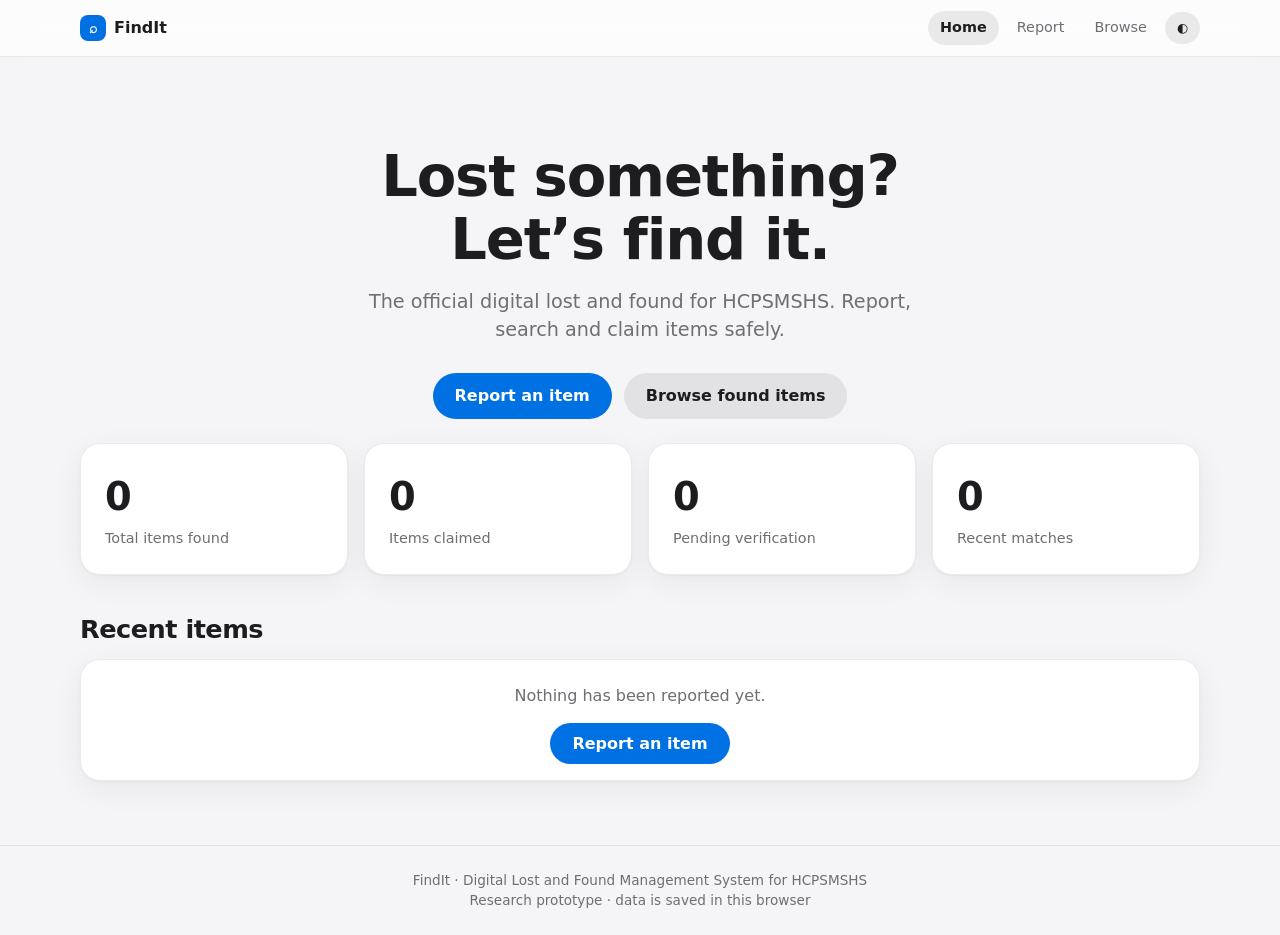
==== index.html @ 9c0d850a "Add files via upload" ====
<!DOCTYPE html><html lang="en"><head><meta charset="utf-8"><meta name="viewport" content="width=device-width,initial-scale=1"><title>Home · FindIt</title><link rel="stylesheet" href="style.css"></head>
<body data-page="index"><div id="nav"></div><main>
<section class="hero"><h1>Lost something?<br>Let’s find it.</h1><p>The official digital lost and found for HCPSMSHS. Report, search and claim items safely.</p><div class="row center"><a class="btn" href="report-item.html">Report an item</a><a class="btn g" href="browse.html">Browse found items</a></div></section>
<div class="stats" id="stats"></div><h2>Recent items</h2><div class="grid" id="recent"></div>
</main><div id="foot"></div><script src="app.js"></script></body></html>
---- style.css ----
:root{--bg:#F5F5F7;--card:#fff;--tx:#1d1d1f;--mu:#6e6e73;--bd:rgba(0,0,0,.08);--ac:#0071e3;--ok:#1d9b4f;--wa:#c77700;--glass:rgba(255,255,255,.72);--sh:0 1px 2px rgba(0,0,0,.04),0 8px 30px rgba(0,0,0,.06);--r:20px}
:root[data-theme=dark]{--bg:#0e0e10;--card:#1c1c1e;--tx:#f5f5f7;--mu:#98989d;--bd:rgba(255,255,255,.1);--ac:#2997ff;--ok:#32d74b;--wa:#ff9f0a;--glass:rgba(28,28,30,.72);--sh:0 8px 30px rgba(0,0,0,.4)}
*{box-sizing:border-box;margin:0}
body{font:16px/1.5 -apple-system,BlinkMacSystemFont,"SF Pro Text",Inter,system-ui,sans-serif;background:var(--bg);color:var(--tx);-webkit-font-smoothing:antialiased;min-height:100vh;display:flex;flex-direction:column}
main{flex:1;width:min(1120px,92%);margin:0 auto;padding:32px 0 64px}
h1,h2,h3{letter-spacing:-.02em;line-height:1.1}h1{font-size:clamp(2.2rem,5vw,3.6rem);font-weight:700}h2{font-size:1.6rem;margin:40px 0 16px}h3{font-size:1.05rem}
p.mu,.mu{color:var(--mu)}a{color:inherit;text-decoration:none}
:focus-visible{outline:3px solid var(--ac);outline-offset:2px}
nav{position:sticky;top:0;z-index:20;background:var(--glass);backdrop-filter:saturate(180%) blur(20px);-webkit-backdrop-filter:saturate(180%) blur(20px);border-bottom:1px solid var(--bd)}
nav .in{width:min(1120px,92%);margin:0 auto;height:56px;display:flex;align-items:center;gap:6px}
nav .logo{font-weight:700;margin-right:auto;display:flex;gap:8px;align-items:center}nav .logo i{width:26px;height:26px;border-radius:8px;background:var(--ac);display:grid;place-items:center;color:#fff;font-style:normal;font-size:14px}
nav a.l{padding:6px 12px;border-radius:999px;font-size:.9rem;color:var(--mu);transition:.2s}nav a.l:hover{color:var(--tx);background:var(--bd)}nav a.l.on{color:var(--tx);background:var(--bd);font-weight:600}
footer{border-top:1px solid var(--bd);padding:24px 0;text-align:center;color:var(--mu);font-size:.85rem}
.card{background:var(--card);border-radius:var(--r);corner-shape:squircle;box-shadow:var(--sh);border:1px solid var(--bd);padding:24px}
.hero{padding:56px 0 24px;text-align:center}.hero p{max-width:560px;margin:16px auto 28px;font-size:1.2rem;color:var(--mu)}
.row{display:flex;gap:12px;flex-wrap:wrap;align-items:center}.center{justify-content:center}
.btn{border:0;cursor:pointer;font:inherit;font-weight:600;padding:11px 22px;border-radius:999px;background:var(--ac);color:#fff;transition:.2s}.btn:hover{filter:brightness(1.1);transform:scale(1.02)}.btn:active{transform:scale(.98)}
.btn.g{background:var(--bd);color:var(--tx)}.btn.sm{padding:6px 12px;font-size:.8rem}.btn.r{background:#ff3b30}.btn[disabled]{opacity:.4;pointer-events:none}
.stats{display:grid;grid-template-columns:repeat(auto-fit,minmax(200px,1fr));gap:16px}.stat b{display:block;font-size:2.4rem;letter-spacing:-.03em}.stat span{color:var(--mu);font-size:.9rem}
.grid{display:grid;grid-template-columns:repeat(auto-fill,minmax(250px,1fr));gap:20px}.grid.list{grid-template-columns:1fr}
.item{padding:0;overflow:hidden;transition:.25s;display:block}.item:hover{transform:translateY(-4px);box-shadow:0 14px 40px rgba(0,0,0,.14)}
.list .item{display:flex}.list .item .ph{width:140px;height:auto;flex:none}
.ph{height:160px;display:grid;place-items:center;font-size:3.4rem}.item .bd{padding:16px}.item p{font-size:.85rem;color:var(--mu)}
.badge{display:inline-block;padding:3px 10px;border-radius:999px;font-size:.72rem;font-weight:600;background:rgba(0,113,227,.12);color:var(--ac);margin-bottom:8px}
.badge.Matched{background:rgba(199,119,0,.14);color:var(--wa)}.badge.Claimed,.badge.Resolved{background:rgba(29,155,79,.14);color:var(--ok)}
.seg{display:inline-flex;background:var(--bd);padding:3px;border-radius:12px;gap:2px;flex-wrap:wrap}.seg button{border:0;background:none;font:inherit;font-size:.88rem;padding:6px 14px;border-radius:9px;cursor:pointer;color:var(--tx)}.seg button.on{background:var(--card);box-shadow:0 1px 4px rgba(0,0,0,.15);font-weight:600}
input,select,textarea{font:inherit;width:100%;padding:11px 14px;border-radius:12px;border:1px solid var(--bd);background:var(--bg);color:var(--tx)}input:focus,select:focus,textarea:focus{outline:2px solid var(--ac);border-color:transparent}
label{display:block;font-size:.85rem;font-weight:600;margin:14px 0 6px}.fl{display:grid;grid-template-columns:repeat(auto-fit,minmax(200px,1fr));gap:12px}
.filters{display:grid;gap:12px;margin-bottom:24px}.filters .fl{margin-top:4px}
.steps{display:flex;gap:6px;margin:20px 0}.steps i{flex:1;height:5px;border-radius:9px;background:var(--bd)}.steps i.on{background:var(--ac)}
.step{display:none}.step.on{display:block;animation:in .3s}@keyframes in{from{opacity:0;transform:translateX(12px)}}
.map{display:grid;grid-template-columns:repeat(4,1fr);grid-template-rows:repeat(3,70px);gap:8px;padding:12px;border-radius:16px;background:var(--bg);border:1px dashed var(--bd)}.map button{border:1px solid var(--bd);border-radius:12px;background:var(--card);color:var(--tx);font:inherit;font-size:.78rem;cursor:pointer;transition:.2s}.map button:hover{border-color:var(--ac)}.map button.on{background:var(--ac);color:#fff}
.drop{border:2px dashed var(--bd);border-radius:16px;padding:36px;text-align:center;color:var(--mu);cursor:pointer;transition:.2s}.drop.hv{border-color:var(--ac);background:rgba(0,113,227,.06)}.prev{display:flex;gap:10px;flex-wrap:wrap;margin-top:12px}.prev img{width:90px;height:90px;object-fit:cover;border-radius:14px}
.detail{display:grid;grid-template-columns:1.1fr 1fr;gap:28px}@media(max-width:800px){.detail{grid-template-columns:1fr}.map{grid-template-columns:repeat(2,1fr);grid-template-rows:none}}
.gal{height:340px;border-radius:var(--r);display:grid;place-items:center;font-size:7rem;position:relative}.gal button{position:absolute;top:50%;border:0;width:38px;height:38px;border-radius:50%;background:var(--glass);backdrop-filter:blur(10px);cursor:pointer;font-size:1.1rem;color:var(--tx)}
.dots{display:flex;gap:6px;justify-content:center;margin-top:12px}.dots i{width:7px;height:7px;border-radius:50%;background:var(--bd)}.dots i.on{background:var(--ac)}
dl{display:grid;grid-template-columns:110px 1fr;gap:10px;margin:16px 0}dt{color:var(--mu);font-size:.9rem}
dialog{border:0;border-radius:24px;padding:28px;width:min(440px,92%);background:var(--card);color:var(--tx);box-shadow:0 30px 80px rgba(0,0,0,.35)}dialog::backdrop{background:rgba(0,0,0,.35);backdrop-filter:blur(8px)}
#qr{display:grid;place-items:center;padding:16px;background:#fff;border-radius:16px;width:fit-content;margin:16px auto}
table{width:100%;border-collapse:collapse;font-size:.88rem}th{text-align:left;color:var(--mu);font-weight:500;padding:10px 8px;border-bottom:1px solid var(--bd)}td{padding:12px 8px;border-bottom:1px solid var(--bd)}.sc{overflow-x:auto}td .row{gap:4px;flex-wrap:nowrap}
.bar{height:10px;border-radius:9px;background:var(--bd);overflow:hidden;margin:6px 0 14px}.bar b{display:block;height:100%;border-radius:9px;background:var(--ac);transition:width 1s}
.cols{display:flex;align-items:flex-end;gap:10px;height:150px}.cols div{flex:1;background:var(--ac);border-radius:8px 8px 0 0;position:relative;opacity:.85;transition:.2s}.cols div:hover{opacity:1}.cols span{position:absolute;top:-20px;left:0;right:0;text-align:center;font-size:.72rem}.cols small{position:absolute;bottom:-20px;left:0;right:0;text-align:center;color:var(--mu);font-size:.72rem}
.two{display:grid;grid-template-columns:repeat(auto-fit,minmax(320px,1fr));gap:20px}
#toast{position:fixed;bottom:28px;left:50%;transform:translate(-50%,90px);background:var(--glass);backdrop-filter:blur(20px);border:1px solid var(--bd);padding:12px 22px;border-radius:999px;box-shadow:var(--sh);transition:.35s;z-index:50}#toast.on{transform:translate(-50%,0)}
@media(prefers-reduced-motion:reduce){*{animation:none!important;transition:none!important}}
.tabs{display:none}.map button{min-height:56px}table{min-width:640px}
@media(max-width:700px){
nav a.l{display:none}
.tabs{display:flex;position:fixed;bottom:0;left:0;right:0;z-index:30;background:var(--glass);backdrop-filter:blur(20px);-webkit-backdrop-filter:blur(20px);border-top:1px solid var(--bd);padding:6px 0 calc(6px + env(safe-area-inset-bottom))}
.tabs a{flex:1;text-align:center;font-size:.7rem;color:var(--mu)}.tabs a b{display:block;font-size:1.3rem;font-weight:400;line-height:1.3}.tabs a.on{color:var(--ac);font-weight:600}
body{padding-bottom:72px}main{width:94%;padding-top:20px}h2{font-size:1.35rem;margin:28px 0 12px}
.stats{grid-template-columns:1fr 1fr;gap:12px}.stat b{font-size:1.8rem}.card{padding:18px}.hero{padding:24px 0 8px}.hero p{font-size:1.05rem}
.grid{grid-template-columns:1fr 1fr;gap:12px}.grid.list{grid-template-columns:1fr}.ph{height:120px}.list .item .ph{width:100px}.gal{height:260px;font-size:5rem}
.seg{overflow-x:auto;flex-wrap:nowrap;max-width:100%}.seg button{white-space:nowrap}
input,select,textarea{font-size:16px}dl{grid-template-columns:90px 1fr}.btn{padding:12px 20px}
}
body{overflow-x:clip}main{min-width:0}.filters{grid-template-columns:minmax(0,1fr)}.filters>*{min-width:0}
input,select,textarea{min-width:0;max-width:100%}.item{min-width:0}.item .bd{min-width:0}.item h3,.item p{overflow-wrap:anywhere}
@media(max-width:700px){.grid{grid-template-columns:repeat(2,minmax(0,1fr))}.grid.list{grid-template-columns:minmax(0,1fr)}.filters .row{flex-direction:column;align-items:stretch}.filters .seg{width:100%}.fl{grid-template-columns:minmax(0,1fr)}.ph{font-size:2.6rem}}
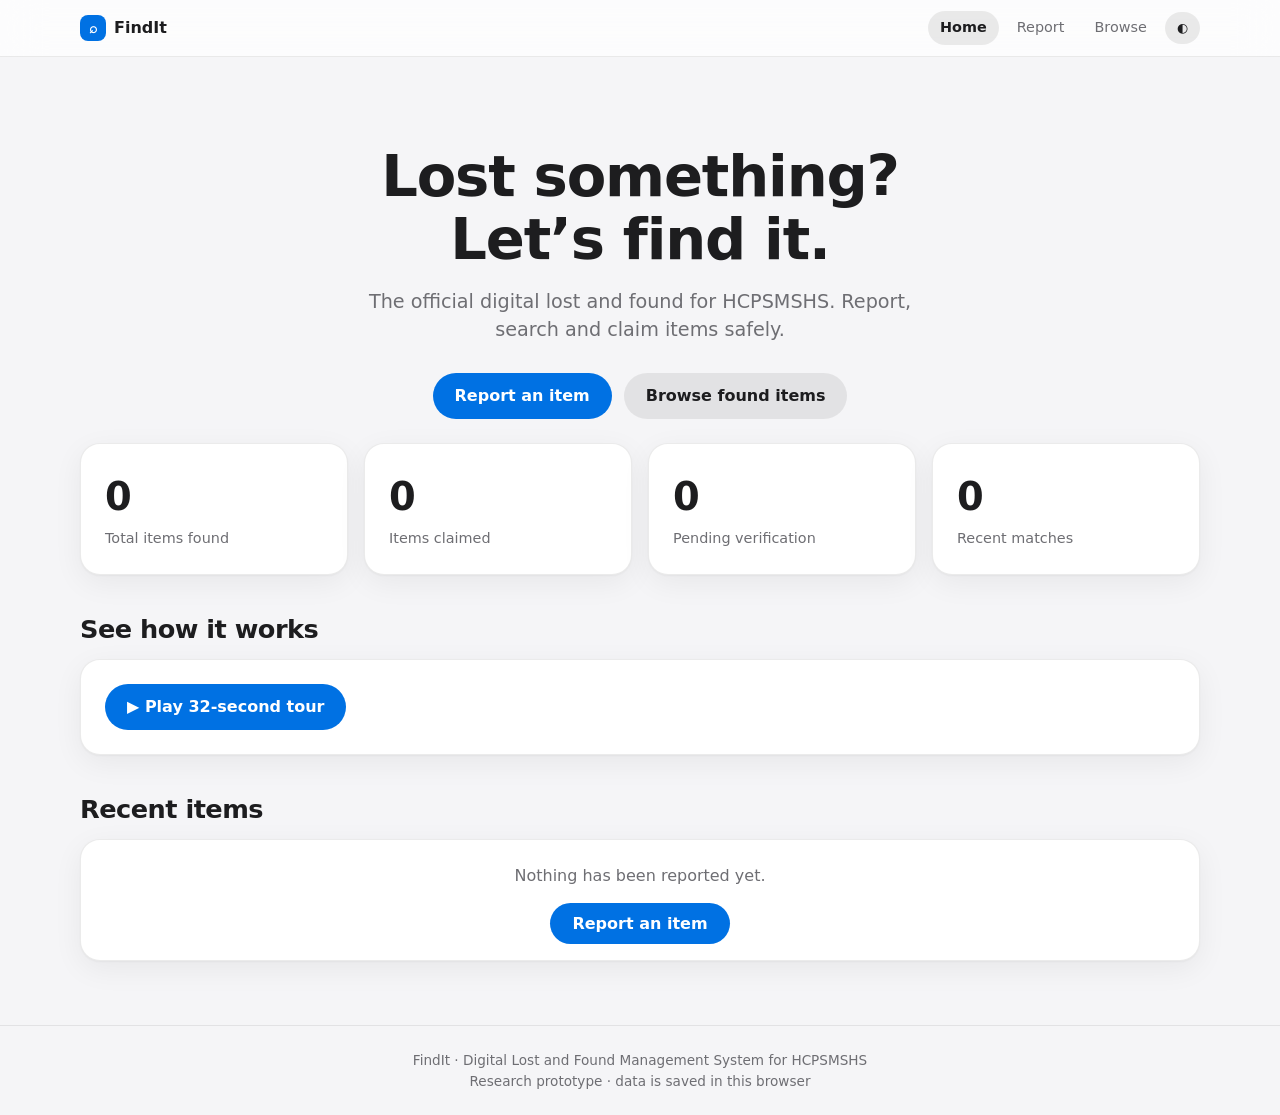
==== commit eef2fd3b: "Update index.html" ====
--- a/index.html
+++ b/index.html
@@ -1,5 +1,7 @@
 <!DOCTYPE html><html lang="en"><head><meta charset="utf-8"><meta name="viewport" content="width=device-width,initial-scale=1"><title>Home · FindIt</title><link rel="stylesheet" href="style.css"></head>
 <body data-page="index"><div id="nav"></div><main>
 <section class="hero"><h1>Lost something?<br>Let’s find it.</h1><p>The official digital lost and found for HCPSMSHS. Report, search and claim items safely.</p><div class="row center"><a class="btn" href="report-item.html">Report an item</a><a class="btn g" href="browse.html">Browse found items</a></div></section>
-<div class="stats" id="stats"></div><h2>Recent items</h2><div class="grid" id="recent"></div>
-</main><div id="foot"></div><script src="app.js"></script></body></html>+<div class="stats" id="stats"></div><h2>See how it works</h2>
+<div class="card promo"><div class="stage" id="stage"><div class="scn" id="scn"></div><button class="btn" id="play">▶ Play 32-second tour</button></div><div class="pbar"><b id="pb"></b></div></div>
+<h2>Recent items</h2><div class="grid" id="recent"></div>
+</main><div id="foot"></div><script src="app.js"></script></body></html>
--- a/style.css
+++ b/style.css
@@ -56,4 +56,8 @@
 }
 body{overflow-x:clip}main{min-width:0}.filters{grid-template-columns:minmax(0,1fr)}.filters>*{min-width:0}
 input,select,textarea{min-width:0;max-width:100%}.item{min-width:0}.item .bd{min-width:0}.item h3,.item p{overflow-wrap:anywhere}
-@media(max-width:700px){.grid{grid-template-columns:repeat(2,minmax(0,1fr))}.grid.list{grid-template-columns:minmax(0,1fr)}.filters .row{flex-direction:column;align-items:stretch}.filters .seg{width:100%}.fl{grid-template-columns:minmax(0,1fr)}.ph{font-size:2.6rem}}+@media(max-width:700px){.grid{grid-template-columns:repeat(2,minmax(0,1fr))}.grid.list{grid-template-columns:minmax(0,1fr)}.filters .row{flex-direction:column;align-items:stretch}.filters .seg{width:100%}.fl{grid-template-columns:minmax(0,1fr)}.ph{font-size:2.6rem}}
+.tabs b {
+  font-family: "Segoe UI Symbol", "Apple Color Emoji", symbol, sans-serif;
+  font-weight: normal;
+}
